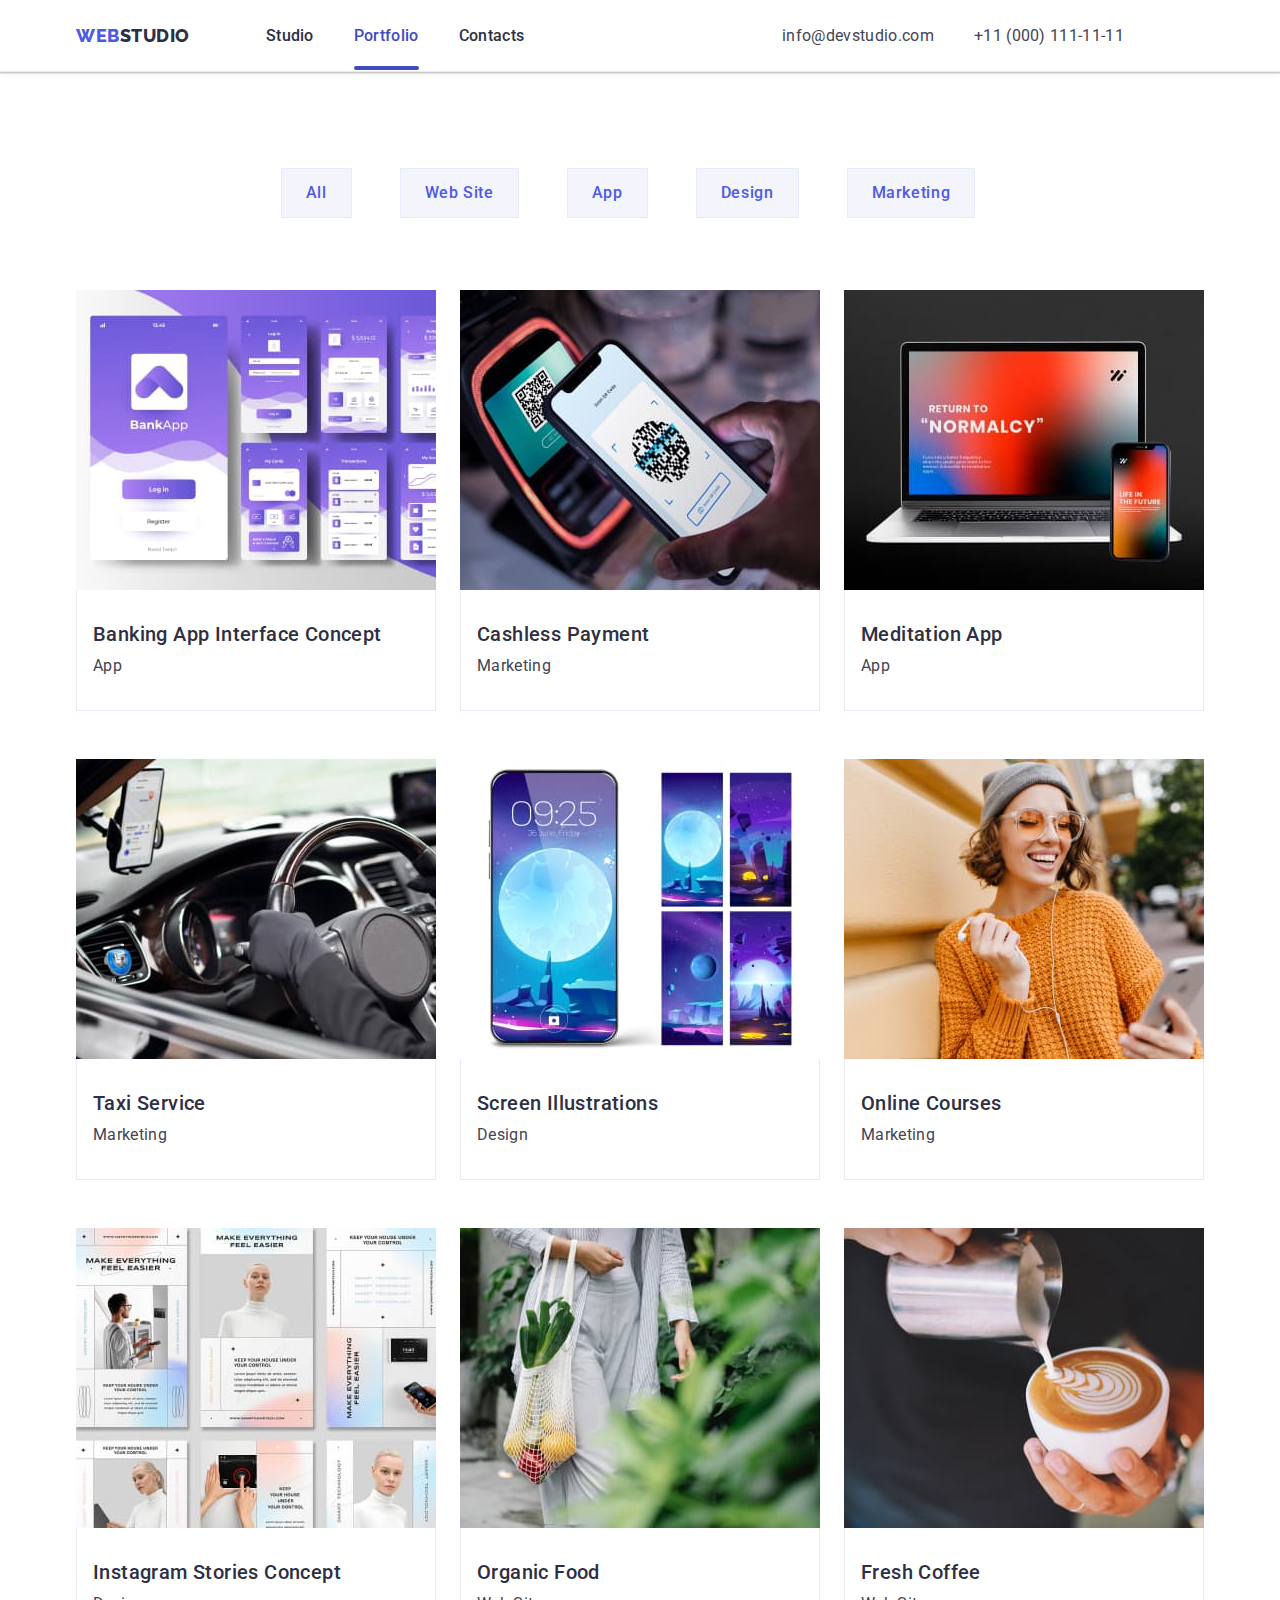
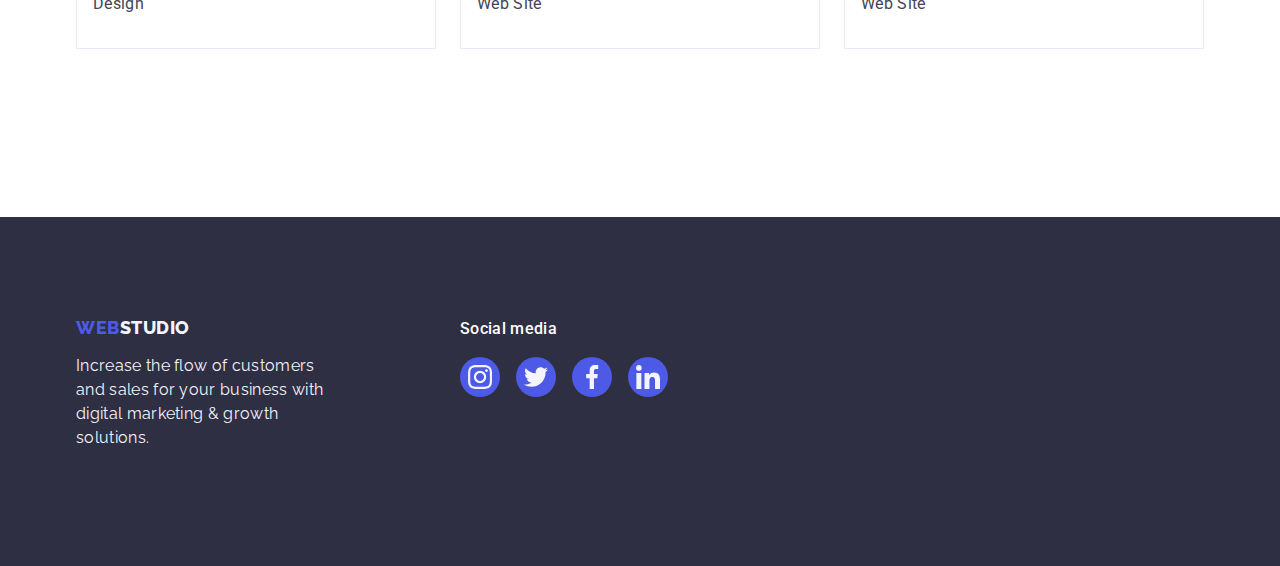
==== portfolio.html @ e0e02ee6 "Initial commit" ====
<!DOCTYPE html>
<html lang="en">
  <head>
    <meta charset="UTF-8" />
    <meta name="viewport" content="width=device-width, initial-scale=1.0" />
    <link rel="preconnect" href="https://fonts.googleapis.com" />
    <link rel="preconnect" href="https://fonts.gstatic.com" crossorigin />
    <link
      href="https://fonts.googleapis.com/css2?family=Raleway:wght@800&family=Roboto:wght@400;500;700;900&display=swap"
      rel="stylesheet"
    />
    <link
      rel="stylesheet"
      href="https://cdnjs.cloudflare.com/ajax/libs/modern-normalize/1.0.0/modern-normalize.min.css"
    />
    <link rel="stylesheet" href="./css/styles.css" />
    <title>WebStudio</title>
  </head>
  <body>
    <header class="header">
      <div class="container top">
        <nav class="default-list navigation">
          <a href="./index.html" class="logo link"
            >Web<span class="logo-two">Studio</span></a
          >
          <ul class="menu list">
            <li class="default-list">
              <a class="menu-item link" href="./index.html">Studio</a>
            </li>
            <li class="default-list">
              <a class="active menu-item link" href="./portfolio.html"
                >Portfolio</a
              >
            </li>
            <li class="default-list">
              <a class="menu-item link" href="">Contacts</a>
            </li>
          </ul>
        </nav>
        <address class="address list">
          <ul class="address-list">
            <li class="default-list">
              <a href="mailto:info@devstudio.com" class="contact-value link"
                >info@devstudio.com</a
              >
            </li>
            <li class="default-list">
              <a href="tel:+110001111111" class="contact-value link"
                >+11 (000) 111-11-11</a
              >
            </li>
          </ul>
        </address>
      </div>
    </header>
    <main>
      <section class="portfolio">
        <div class="container">
          <h1 class="visually-hidden">Portfolio</h1>

          <ul class="portfolio-ul list">
            <li class="portfolio-li">
              <button class="portfolio-button default" type="button">
                All
              </button>
            </li>
            <li class="portfolio-li">
              <button class="portfolio-button default" type="button">
                Web Site
              </button>
            </li>
            <li class="portfolio-li">
              <button class="portfolio-button default" type="button">
                App
              </button>
            </li>
            <li class="portfolio-li">
              <button class="portfolio-button default" type="button">
                Design
              </button>
            </li>
            <li class="portfolio-li">
              <button class="portfolio-button default" type="button">
                Marketing
              </button>
            </li>
          </ul>
          <ul class="cards">
            <li class="cards-li">
              <a class="link cards-link" href="">
                <div class="cards-div">
                  <img
                    class="cards-img"
                    src="./images/bank.jpg"
                    alt="Mobile interface concept for a bank"
                    width="360"
                  />
                  <p class="cards-flip">
                    14 Stylish and User-Friendly App Design Concepts · Task
                    Manager App · Calorie Tracker App · Exotic Fruit Ecommerce
                    App · Cloud Storage App
                  </p>
                </div>

                <div class="cards-detail">
                  <h2 class="cards-header default">
                    Banking App Interface Concept
                  </h2>
                  <p class="cards-paragraph default">App</p>
                </div>
              </a>
            </li>
            <li class="cards-li default default">
              <a class="link cards-link" href="">
                <div class="cards-div">
                  <img
                    class="cards-img"
                    src="./images/cashlesss.jpg"
                    alt="Scanning QR code for cashless payment"
                    width="360"
                  />
                  <p class="cards-flip">
                    14 Stylish and User-Friendly App Design Concepts · Task
                    Manager App · Calorie Tracker App · Exotic Fruit Ecommerce
                    App · Cloud Storage App
                  </p>
                </div>
                <div class="cards-detail">
                  <h2 class="cards-header default">Cashless Payment</h2>
                  <p class="cards-paragraph default">Marketing</p>
                </div>
              </a>
            </li>
            <li class="cards-li default">
              <a class="link cards-link" href="">
                <div class="cards-div">
                  <img
                    class="cards-img"
                    src="./images/meditation.jpg"
                    alt="Laptop and Mobile Phone showing website"
                    width="360"
                  />
                  <p class="cards-flip">
                    14 Stylish and User-Friendly App Design Concepts · Task
                    Manager App · Calorie Tracker App · Exotic Fruit Ecommerce
                    App · Cloud Storage App
                  </p>
                </div>
                <div class="cards-detail">
                  <h2 class="cards-header default">Meditation App</h2>
                  <p class="cards-paragraph default">App</p>
                </div>
              </a>
            </li>
            <li class="cards-li default">
              <a class="link cards-link" href="">
                <div class="cards-div">
                  <img
                    class="cards-img"
                    src="./images/taxi.jpg"
                    alt="showing someone is driving a car"
                    width="360"
                  />
                  <p class="cards-flip">
                    14 Stylish and User-Friendly App Design Concepts · Task
                    Manager App · Calorie Tracker App · Exotic Fruit Ecommerce
                    App · Cloud Storage App
                  </p>
                </div>
                <div class="cards-detail">
                  <h2 class="cards-header default">Taxi Service</h2>
                  <p class="cards-paragraph default">Marketing</p>
                </div>
              </a>
            </li>
            <li class="cards-li default">
              <a class="link cards-link" href="">
                <div class="cards-div">
                  <img
                    class="cards-img"
                    src="./images/screen.jpg"
                    alt="Five different mobile phone wallpaper"
                    width="360"
                  />
                  <p class="cards-flip">
                    14 Stylish and User-Friendly App Design Concepts · Task
                    Manager App · Calorie Tracker App · Exotic Fruit Ecommerce
                    App · Cloud Storage App
                  </p>
                </div>
                <div class="cards-detail">
                  <h2 class="cards-header default">Screen Illustrations</h2>
                  <p class="cards-paragraph default">Design</p>
                </div>
              </a>
            </li>
            <li class="cards-li default">
              <a class="link cards-link" href="">
                <div class="cards-div">
                  <img
                    class="cards-img"
                    src="./images/course.jpg"
                    alt="Woman enjoying using its mobile phone"
                    width="360"
                  />
                  <p class="cards-flip">
                    14 Stylish and User-Friendly App Design Concepts · Task
                    Manager App · Calorie Tracker App · Exotic Fruit Ecommerce
                    App · Cloud Storage App
                  </p>
                </div>
                <div class="cards-detail">
                  <h2 class="cards-header default">Online Courses</h2>
                  <p class="cards-paragraph default">Marketing</p>
                </div>
              </a>
            </li>
            <li class="cards-li default">
              <a class="link cards-link" href="">
                <div class="cards-div">
                  <img
                    class="cards-img"
                    src="./images/stories.jpg"
                    alt="Concept layout for Instagram stories"
                    width="360"
                  />
                  <p class="cards-flip">
                    14 Stylish and User-Friendly App Design Concepts · Task
                    Manager App · Calorie Tracker App · Exotic Fruit Ecommerce
                    App · Cloud Storage App
                  </p>
                </div>
                <div class="cards-detail">
                  <h2 class="cards-header default">
                    Instagram Stories Concept
                  </h2>
                  <p class="cards-paragraph default">Design</p>
                </div>
              </a>
            </li>
            <li class="cards-li default">
              <a class="link cards-link" href="">
                <div class="cards-div">
                  <img
                    class="cards-img"
                    src="./images/food.jpg"
                    alt="Someone carrying organic groceries in eco bag"
                    width="360"
                  />
                  <p class="cards-flip">
                    14 Stylish and User-Friendly App Design Concepts · Task
                    Manager App · Calorie Tracker App · Exotic Fruit Ecommerce
                    App · Cloud Storage App
                  </p>
                </div>
                <div class="cards-detail">
                  <h2 class="cards-header default">Organic Food</h2>
                  <p class="cards-paragraph default">Web Site</p>
                </div>
              </a>
            </li>
            <li class="cards-li default">
              <a class="link cards-link" href="">
                <div class="cards-div">
                  <img
                    class="cards-img"
                    src="./images/coffee.jpg"
                    alt="Pouring creamer o milk into a coffee"
                    width="360"
                  />
                  <p class="cards-flip">
                    14 Stylish and User-Friendly App Design Concepts · Task
                    Manager App · Calorie Tracker App · Exotic Fruit Ecommerce
                    App · Cloud Storage App
                  </p>
                </div>
                <div class="cards-detail">
                  <h2 class="cards-header default">Fresh Coffee</h2>
                  <p class="cards-paragraph default">Web Site</p>
                </div>
              </a>
            </li>
          </ul>
        </div>
      </section>
    </main>
    <footer class="footer">
      <div class="footer-content container">
        <div class="footer-details">
          <a href="./index.html" class="logo footer-logo link"
            >Web<span class="footer-studio">Studio</span></a
          >
          <p class="footer-text">
            Increase the flow of customers and sales for your business with
            digital marketing & growth solutions.
          </p>
        </div>
        <div class="footer-details list">
          <p class="social-text">Social media</p>
          <ul class="footer-social-icons list">
            <li class="footer-li">
              <a href="" class="footer-link">
                <svg class="footer-icons" width="24" height="24">
                  <use href="./images/icons.svg#instagram2"></use>
                </svg>
              </a>
            </li>
            <li class="footer-li">
              <a href="" class="footer-link">
                <svg class="footer-icons" width="24" height="24">
                  <use href="./images/icons.svg#twitter2"></use>
                </svg>
              </a>
            </li>
            <li class="footer-li">
              <a href="" class="footer-link">
                <svg class="footer-icons" width="24" height="24">
                  <use href="./images/icons.svg#facebook2"></use>
                </svg>
              </a>
            </li>
            <li class="footer-li">
              <a href="" class="footer-link">
                <svg class="footer-icons" width="24" height="24">
                  <use href="./images/icons.svg#linkedin2"></use>
                </svg>
              </a>
            </li>
          </ul>
        </div>
      </div>
    </footer>
    <script src="./js/modal.js"></script>
  </body>
</html>
---- css/styles.css ----
:root {
  --brand-color: #2e2f42;
  --brand-color2: #4d5ae5;
  --background-color: #f4f4fd;
  --paragraph-color: #434455;
  --click-color: #404bbf;
  --white-color: #ffffff;
  --button-border: 1px solid #e7e9fc;
  --button-hover: 1px solid transparent;
}
* {
  box-sizing: border-box;
  margin: 0;
  padding: 0;
}

body {
  font-family: 'Roboto', sans-serif;
  color: #434455;
  background-color: var(--white-color);
  margin: 0px;
}

img {
  display: block;
}

.visually-hidden {
  position: absolute;
  width: 1px;
  height: 1px;
  margin: -1px;
  border: 0;
  padding: 0;

  white-space: nowrap;
  clip-path: inset(100%);
  clip: rect(0 0 0 0);
  overflow: hidden;
  outline: 0;
  outline-offset: 0;
}

.container {
  width: 1158px;
  padding: 0 15px 0 15px;
  margin: auto;
  max-width: 1440px;
}

.section {
  padding-top: 120px;
  padding-bottom: 120px;
}

.top {
  display: flex;
  justify-content: space-between;
}

.header {
  display: flex;
  justify-content: space-between;
  height: 72px;
  border-bottom: 1px solid #e7e9fc;
  box-shadow: 0px 2px 1px rgba(46, 47, 66, 0.08),
    0px 1px 1px rgba(46, 47, 66, 0.16), 0px 1px 6px rgba(46, 47, 66, 0.08);
}

.navigation {
  display: flex;
  align-items: center;
  justify-content: flex-start;
}

.logo {
  font-family: 'Raleway', sans-serif;
  font-weight: 800;
  font-size: 18px;
  line-height: 1.17em;
  letter-spacing: 0.03em;
  text-transform: uppercase;
  color: var(--brand-color2);
  margin-right: 76px;
}

.logo-two {
  color: var(--brand-color);
}

.menu {
  display: flex;

  justify-content: flex-end;
}

.menu-item {
  font-weight: 500;
  font-size: 16px;
  line-height: 1.5em;
  letter-spacing: 0.02em;
  color: var(--brand-color);
  padding: 24px 0 24px;
}

.menu-item.active {
  color: var(--click-color);
  position: relative;
  transition: color 250ms cubic-bezier(0.4, 0, 0.2, 1);
}

.active::after {
  background-color: var(--click-color);
  content: '';
  position: absolute;
  left: 0;
  bottom: -1px;
  height: 4px;
  width: 100%;
  border-radius: 2px;
}

.default-list,
.list,
.portfolio-list {
  list-style: none;
  margin-right: 40px;
}

.link,
.default-link {
  text-decoration: none;
}

.link:hover,
.link:focus {
  color: var(--click-color);
  cursor: pointer;
}

.address {
  font-style: normal;
  display: flex;
  align-items: center;
  justify-content: flex-end;
}

.address-list {
  list-style: none;
  display: flex;
  padding: 0px;
  margin-right: 0px;
  justify-content: flex-end;
}

.contact-value {
  font-size: 16px;
  line-height: 1.5em;
  letter-spacing: 0.02em;
  color: var(--paragraph-color);
  transition: color 250ms cubic-bezier(0.4, 0, 0.2, 1);
}

.contact-value:hover,
.contact-value:focus {
  color: var(--click-color);
  cursor: pointer;
}

.main {
  margin: auto;
  background-color: var(--brand-color);
  background-image: linear-gradient(
      rgba(46, 47, 66, 0.7),
      rgba(46, 47, 66, 0.7)
    ),
    url(../images/people-office.jpg);
  background-repeat: no-repeat;
  background-position: center;
  background-size: cover;
  padding: 188px 0 188px;
}

.main-header {
  color: var(--white-color);
  font-size: 56px;
  line-height: 1.07em;
  text-align: center;
  letter-spacing: 0.02em;
  font-style: normal;
  max-width: 496px;
  display: block;
  margin: auto auto 48px auto;
}

.main-button {
  background-color: var(--brand-color2);
  color: var(--white-color);
  font-family: 'Roboto', sans-serif;
  font-weight: 500;
  font-size: 16px;
  line-height: 1.5em;
  letter-spacing: 0.04em;
  display: block;
  min-width: 169px;
  height: 56px;
  border: none;
  border-radius: 4px;
  cursor: pointer;
  margin: auto;
  transition: background-color 250ms cubic-bezier(0.4, 0, 0.2, 1);
}

.main-button:hover,
.main-button:focus {
  background-color: #404bbf;
}

.core-ul,
.product-ul,
.team-ul,
.customers-ul {
  display: flex;
  margin-right: 24px;
  list-style: none;
  padding: 0;
  gap: 24px;
}

.core {
  padding: 120px 0 120px;
}

.core-li {
  width: calc((100% - 72px) / 4);
}

.core-li li:last-child {
  margin-right: 0;
}

.core-li h3,
.core-li p {
  justify-content: left;
  text-align: left;
}

.core-icons {
  display: flex;
  align-items: center;
  justify-content: center;
  height: 112px;
  background-color: var(--background-color);
  border-radius: 4px;
  margin-bottom: 8px;
}

.core-header,
.team-detail-header {
  font-weight: 500;
  font-size: 20px;
  line-height: 1.2em;
  letter-spacing: 0.02em;
  color: var(--brand-color);
  margin-bottom: 8px;
  text-align: center;
  margin-bottom: 8px;
}

.core-p,
.team-detail-p {
  font-size: 16px;
  line-height: 1.5em;
  letter-spacing: 0.02em;
  font-weight: 400;
  color: var(--paragraph-color);
  text-align: center;
}

.product {
  padding-bottom: 120px;
}

.product-header,
.team-header,
.customers-header {
  font-size: 36px;
  line-height: 1.11em;
  letter-spacing: 0.02em;
  text-transform: capitalize;
  text-align: center;
  color: var(--brand-color);
  margin-bottom: 72px;
}

.product-li {
  margin-right: 24px;
  width: calc((100% - 48px) / 3);
}

.product-li li:last-child {
  margin-right: 0;
}

.team {
  background-color: var(--background-color);
  padding: 120px 0 120px;
}

.team-li {
  background-color: var(--white-color);
  border-radius: 0px 0px 4px 4px;
  margin-right: 24px;
  width: calc((100% - 72px) / 4);
  box-shadow: 0px 1px 6px rgba(46, 47, 66, 0.08),
    0px 1px 1px rgba(46, 47, 66, 0.16), 0px 2px 1px rgba(46, 47, 66, 0.08);
}

.team-li li:last-child {
  margin-right: 0;
}

.team-image {
  flex-basis: calc((100% - 72px) / 4);
  max-width: 100%;
}

.team-details {
  padding: 32px 0 32px;
}

.socialmedia {
  display: flex;
  justify-content: center;
  gap: 24px;
  align-items: center;
  margin: auto;
  padding: 4px;
}

.social-link {
  background-color: var(--brand-color2);
  border-radius: 50%;
  display: flex;
  align-items: center;
  justify-content: center;
  width: 40px;
  height: 40px;
  transition: background-color 250ms cubic-bezier(0.4, 0, 0.2, 1);
}

.social-link:hover,
.social-link:focus {
  background-color: var(--click-color);
}

.social-icons {
  fill: var(--background-color);
}

.customers {
  padding: 120px 0 120px;
}

.customers-li {
  height: 88px;
  gap: 24px;
  width: calc((100% - 120px) / 6);
}

.core-li li:last-child {
  margin-right: 0;
}

.customers-link {
  width: 100%;
  height: 100%;
  border: 1px solid #8e8f99;
  border-radius: 4px;
  display: flex;
  align-items: center;
  justify-content: center;
  color: #8e8f99;
  transition: border-color 250ms cubic-bezier(0.4, 0, 0.2, 1),
    color 250ms cubic-bezier(0.4, 0, 0.2, 1);
}

.customers-link:hover,
.customers-link:focus {
  color: var(--click-color);
  border-color: var(--click-color);
}

.customers-icons {
  fill: currentColor;
}

/*Footer Start here style*/
.footer {
  background: var(--brand-color);
  padding: 100px 0 100px;
}

.footer-content {
  display: flex;
  align-items: baseline;
}

.footer-details {
  margin-right: 120px;
}

.footer-logo {
  text-decoration: none;
  color: var(--brand-color2);
  border-radius: 0px 0px 4px 4px;
  display: inline-block;
  margin-bottom: 16px;
}

.footer-studio {
  color: var(--background-color);
}

.footer-text {
  font-family: 'Raleway', sans-serif;
  color: var(--background-color);
  font-size: 16px;
  font-weight: 400;
  line-height: 1.5em;
  letter-spacing: 0.02em;
  max-width: 264px;
  margin-bottom: 16px;
}

.social {
  margin-bottom: 16px;
}

.social-text {
  color: var(--white-color);
  font-weight: 500;
  font-size: 16px;
  line-height: 1.5em;
  letter-spacing: 0.02em;
  margin-bottom: 16px;
}

.footer-social-icons {
  display: flex;
  gap: 16px;
  margin-left: 0;
  padding-left: 0;
}

.footer-li {
  width: 40px;
  height: 40px;
}

.footer-link {
  width: 100%;
  height: 100%;
  background-color: var(--brand-color2);
  border-radius: 50%;
  display: flex;
  align-items: center;
  justify-content: center;
  transition: background-color 250ms cubic-bezier(0.4, 0, 0.2, 1);
}

.footer-link:hover,
.footer-link:focus {
  background-color: #31d0aa;
}

.footer-icons {
  fill: var(--background-color);
}

/* modal */

.modal {
  position: fixed;
  top: 0;
  left: 0;
  width: 100%;
  height: 100%;
  background-color: rgba(46, 47, 66, 0.4);
  transition: opacity 250ms cubic-bezier(0.4, 0, 0.2, 1),
    visibility 250ms cubic-bezier(0.4, 0, 0.2, 1);
}

.is-hidden {
  opacity: 0;
  visibility: hidden;
  pointer-events: none;
}

.modal-window {
  position: absolute;
  top: 50%;
  left: 50%;
  transform: translate(-50%, -50%) scale(1);
  width: 408px;
  min-height: 584px;
  background-color: #fcfcfc;
  box-shadow: 0px 1px 1px rgba(0, 0, 0, 0.14), 0px 1px 3px rgba(0, 0, 0, 0.12),
    0px 2px 1px rgba(0, 0, 0, 0.2);
  border-radius: 4px;
  transition: transform 250ms cubic-bezier(0.4, 0, 0.2, 1);
}

.closed {
  position: absolute;
  top: 24px;
  right: 24px;
  width: 24px;
  height: 24px;
  border-radius: 50%;
  display: flex;
  align-items: center;
  justify-content: center;
  background-color: #e7e9fc;
  border: 1px solid rgba(0, 0, 0, 0.1);
  padding: 0;
  cursor: pointer;
  transition: background-color 250ms cubic-bezier(0.4, 0, 0.2, 1),
    border 250ms cubic-bezier(0.4, 0, 0.2, 1);
}

.closed:hover,
.closed:focus {
  background-color: #404bbf;
  border: none;
  fill: #ffffff;
}

.closed-icon {
  transition: fill 250ms cubic-bezier(0.4, 0, 0.2, 1);
}

/* portfolio page start here */
.portfolio {
  padding: 96px 0 120px 0;
}

.portfolio-ul {
  width: 100%;
  display: flex;
  justify-content: center;
  gap: 24px;
  margin-bottom: 0px;
  padding-bottom: 0px;
}

.portfolio-li {
  width: ((100% - 48px) / 3);
  margin-right: 24px;
  margin-bottom: 72px;
}

.portfolio-one-header {
  font-size: 36px;
  line-height: 1.11em;
}
.portfolio-button {
  font-family: 'Roboto', sans-serif;
  color: var(--brand-color2);
  background-color: var(--background-color);
  font-size: 16px;
  font-weight: 500;
  line-height: 1.5em;
  letter-spacing: 0.04em;
  padding: 12px 24px 12px;
  border: var(--button-border);
  transition: color 250ms cubic-bezier(0.4, 0, 0.2, 1),
    background-color 250ms cubic-bezier(0.4, 0, 0.2, 1),
    border-color 250ms cubic-bezier(0.4, 0, 0.2, 1),
    box-shadow 250ms cubic-bezier(0.4, 0, 0.2, 1);
}

.portfolio-button:hover,
.portfolio-button:focus {
  color: var(--white-color);
  background-color: var(--click-color);
  cursor: pointer;
  border: var(--button-hover);
  border-radius: 4px;
  box-shadow: 0px 3px 1px rgba(0, 0, 0, 0.1), 0px 2px 1px rgba(0, 0, 0, 0.08),
    0px 2px 2px rgba(0, 0, 0, 0.12);
}

.cards {
  display: flex;
  flex-wrap: wrap;
  column-gap: 24px;

  list-style: none;
  padding: 0;
  margin-right: 24px;
  width: 100%;
}

.cards-li {
  margin-bottom: 48px;
  width: calc((100% - 48px) / 3);
  display: block;
}

.cards-link {
  display: block;
  transition: box-shadow 250ms cubic-bezier(0.4, 0, 0.2, 1);
}

.cards-link:focus,
.cards-link:hover {
  box-shadow: 0px 1px 6px rgba(46, 47, 66, 0.08),
    0px 1px 1px rgba(46, 47, 66, 0.16), 0px 2px 1px rgba(46, 47, 66, 0.08);
  transform: translateY(0%);
}

.cards-link:focus .cards-flip,
.cards-link:hover .cards-flip {
  transform: translateY(0%);
}

.cards-div {
  position: relative;
  overflow: hidden;
}

.cards-flip {
  position: absolute;
  top: 0;
  font-size: 16px;
  line-height: 1.5;
  letter-spacing: 0.02em;
  color: var(--background-color);
  padding: 40px 32px;
  background-color: var(--brand-color2);
  height: 100%;
  width: 100%;
  transform: translateY(100%);
  transition: transform 250ms cubic-bezier(0.4, 0, 0.2, 1);
}

.car .cards-img {
  max-width: 100%;
}

.cards-detail {
  padding: 32px 16px;
  border: var(--button-border);
  border-top: none;
}

.cards-header {
  color: var(--brand-color);
  font-weight: 500;
  font-size: 20px;
  line-height: 1.2em;
  letter-spacing: 0.02em;
  margin-bottom: 8px;
}

.cards-paragraph {
  color: var(--paragraph-color);
  font-size: 16px;
  font-weight: 400;
  line-height: 1.5em;
  letter-spacing: 0.02em;
}
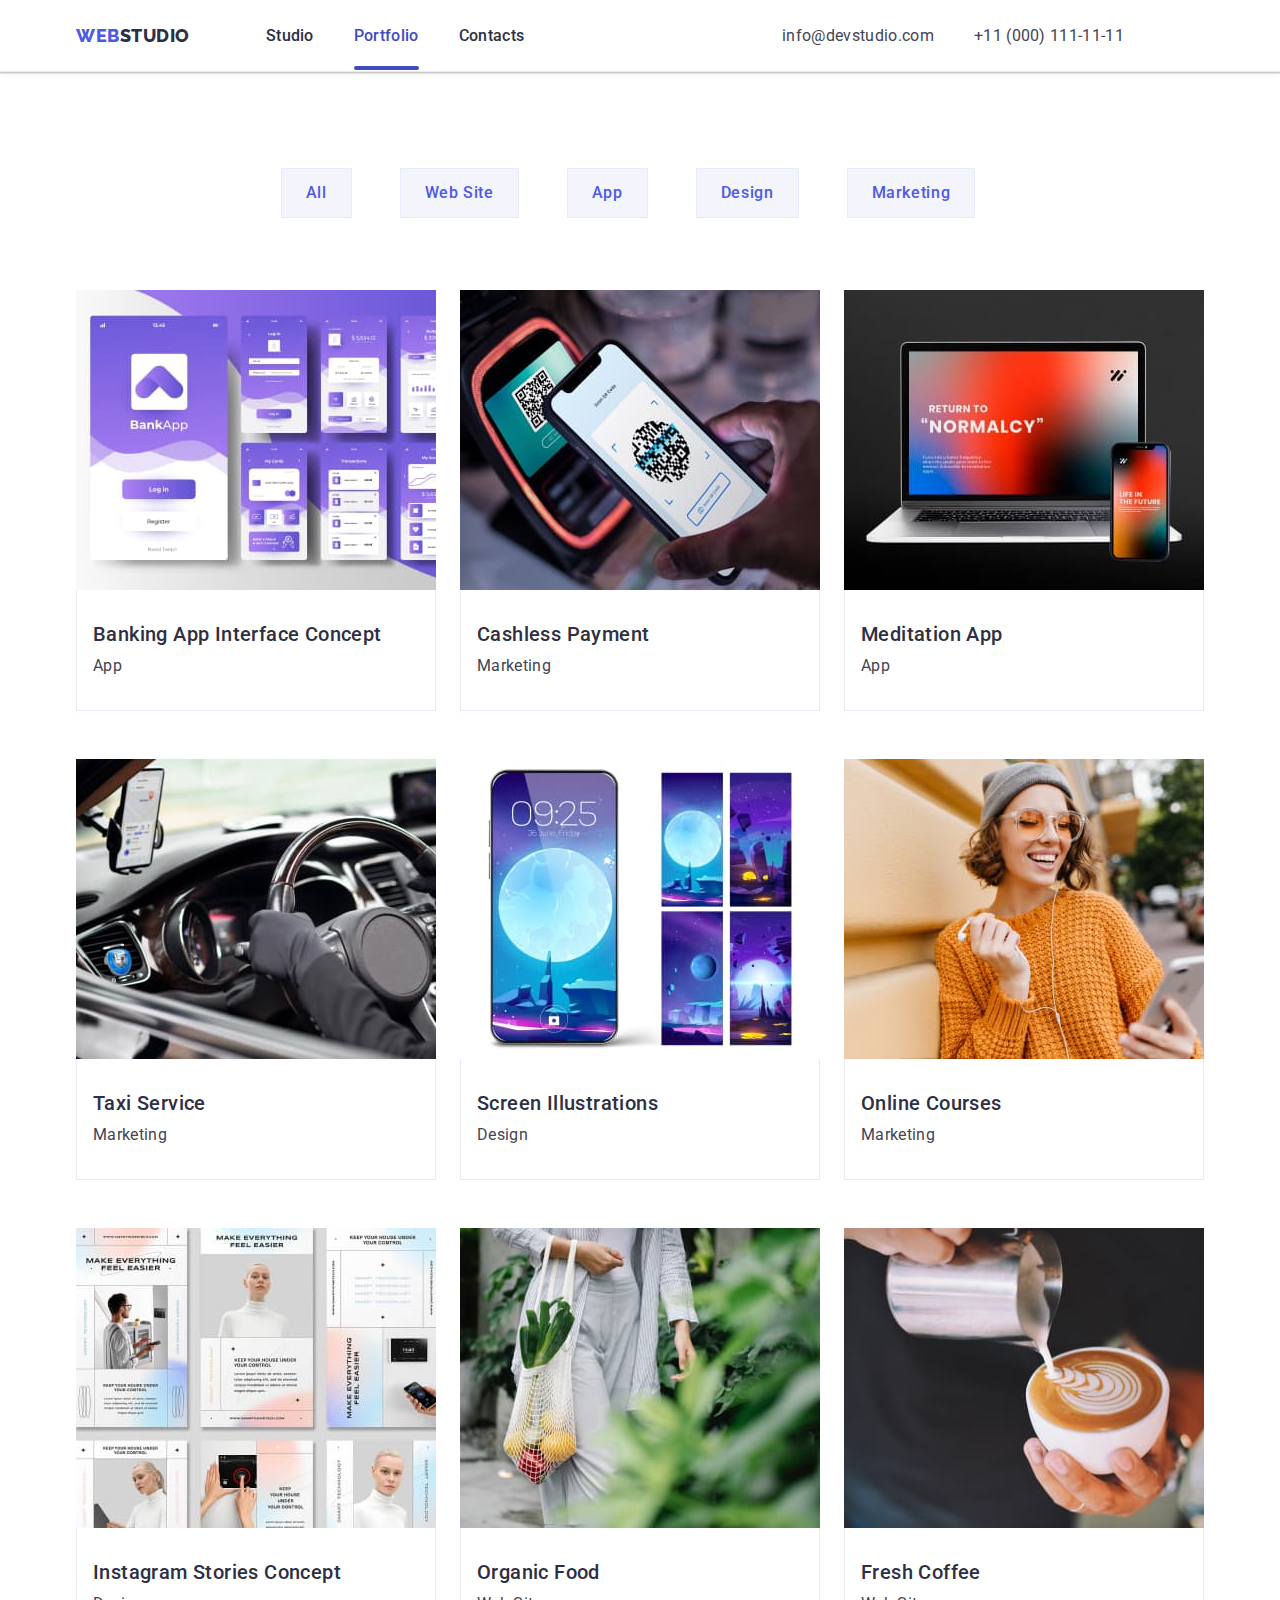
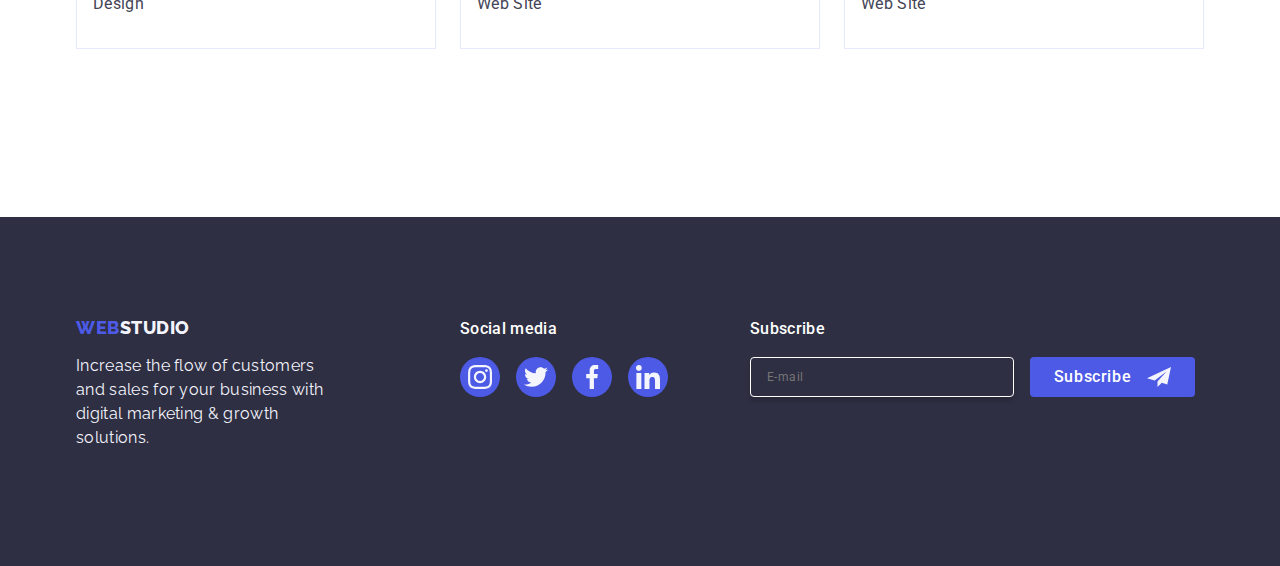
==== commit e5758aa4: "first try" ====
--- a/portfolio.html
+++ b/portfolio.html
@@ -295,7 +295,7 @@
             digital marketing & growth solutions.
           </p>
         </div>
-        <div class="footer-details list">
+        <div class="social">
           <p class="social-text">Social media</p>
           <ul class="footer-social-icons list">
             <li class="footer-li">
@@ -328,6 +328,25 @@
             </li>
           </ul>
         </div>
+        <div class="subscribe">
+          <p class="subscribe-text">Subscribe</p>
+          <form class="subscribe-form">
+            <label class="subscribe-label">
+              <input
+                type="email"
+                name="subs-input"
+                class="subs-input"
+                placeholder="E-mail"
+              />
+              <button type="submit" class="subs-button">
+                Subscribe
+                <svg class="subs-icons" width="24" height="24">
+                  <use href="./images/icons.svg#send"></use>
+                </svg>
+              </button>
+            </label>
+          </form>
+        </div>
       </div>
     </footer>
     <script src="./js/modal.js"></script>
--- a/css/styles.css
+++ b/css/styles.css
@@ -408,6 +408,7 @@
 
 .footer-details {
   margin-right: 120px;
+  margin-left: 0px;
 }
 
 .footer-logo {
@@ -434,6 +435,7 @@
 }
 
 .social {
+  margin-right: 42px;
   margin-bottom: 16px;
 }
 
@@ -475,6 +477,61 @@
 }
 
 .footer-icons {
+  fill: var(--background-color);
+}
+
+.subscribe-text {
+  margin-bottom: 16px;
+  font-weight: 500;
+  font-size: 16px;
+  line-height: 1.5em;
+  letter-spacing: 0.02em;
+  color: var(--white-color);
+}
+
+.subscribe-form {
+  display: flex;
+  gap: 24px;
+}
+
+.subscribe-label {
+  display: flex;
+}
+
+.subs-input {
+  width: 264px;
+  height: 40px;
+  border: 1px solid #ffffff;
+  background-color: transparent;
+  font-size: 12px;
+  line-height: 1.5em;
+  letter-spacing: 0.04em;
+  padding-left: 16px;
+  box-shadow: 0px 4px 4px 0px rgba(0, 0, 0, 0.15);
+  border-radius: 4px;
+  color: var(--white-color);
+  margin-right: 16px;
+}
+
+.subs-button {
+  min-width: 165px;
+  height: 40px;
+  display: flex;
+  justify-content: center;
+  align-items: center;
+  font-size: 16px;
+  font-weight: 500;
+  line-height: 1.5em;
+  letter-spacing: 0.04em;
+  color: var(--white-color);
+  cursor: pointer;
+  background-color: var(--brand-color2);
+  border: none;
+  border-radius: 4px;
+}
+
+.subs-icons {
+  margin-left: 16px;
   fill: var(--background-color);
 }
 
@@ -509,6 +566,7 @@
     0px 2px 1px rgba(0, 0, 0, 0.2);
   border-radius: 4px;
   transition: transform 250ms cubic-bezier(0.4, 0, 0.2, 1);
+  padding: 72px 24px 24px 24px;
 }
 
 .closed {
@@ -540,6 +598,129 @@
   transition: fill 250ms cubic-bezier(0.4, 0, 0.2, 1);
 }
 
+.modal-p {
+  font-weight: 500;
+  font-size: 16px;
+  line-height: 1.5em;
+  text-align: center;
+  letter-spacing: 0.02em;
+  color: var(--brand-color);
+  margin-bottom: 16px;
+}
+
+.modal-form {
+  margin-bottom: 8px;
+}
+
+.modal-label {
+  font-size: 12px;
+  line-height: 1.17em;
+  letter-spacing: 0.04em;
+  color: #8e8f99;
+  display: block;
+  margin-top: 8px;
+  margin-bottom: 4px;
+}
+
+.modal-div {
+  position: relative;
+}
+
+.modal-input {
+  width: 100%;
+  height: 40px;
+  border: 1px solid rgba(46, 47, 66, 0.4);
+  border-radius: 4px;
+  background-color: transparent;
+  padding-left: 38px;
+  outline-color: transparent;
+  transition: border-color 250ms cubic-bezier(0.4, 0, 0.2, 1);
+}
+
+.modal-input:focus {
+  border-color: var(--brand-color2);
+}
+
+.form-icons {
+  position: absolute;
+  left: 16px;
+  top: 50%;
+  transform: translateY(-50%);
+  transition: fill 250ms cubic-bezier(0.4, 0, 0.2, 1);
+  fill: var(--brand-color2);
+}
+
+.modal-comment {
+  margin-bottom: 16px;
+}
+
+.modal-textarea {
+  width: 100%;
+  height: 120px;
+  font-size: 12px;
+  line-height: 1.17em;
+  color: rgba(46, 47, 66, 0.4);
+  border: 1px solid rgba(46, 47, 66, 0.4);
+  border-radius: 4px;
+  background-color: transparent;
+  padding: 8px 16px;
+  outline: transparent;
+  resize: none;
+  transition: border-color 250ms cubic-bezier(0.4, 0, 0.2, 1);
+}
+
+.modal-textarea:focus {
+  border-color: var(--brand-color2);
+}
+
+.modal-checkbox {
+  margin-bottom: 24px;
+}
+
+.modal-privacy {
+  display: block;
+  font-size: 12px;
+  line-height: 1.17em;
+  letter-spacing: 0.04em;
+  color: #8e8f99;
+}
+
+.modal-policy {
+  width: 16px;
+  height: 16px;
+  border: 1px solid rgba(46, 47, 66, 0.4);
+  border-radius: 2px;
+  transition: background-color 250ms cubic-bezier(0.4, 0, 0.2, 1),
+    border 250ms cubic-bezier(0.4, 0, 0.2, 1),
+    fill 250ms cubic-bezier(0.4, 0, 0.2, 1);
+  display: inline-flex;
+  align-items: center;
+  justify-content: center;
+  fill: transparent;
+}
+
+.modal-link {
+  color: var(--brand-color2);
+}
+
+.modal-submit {
+  display: block;
+  min-width: 169px;
+  height: 56px;
+  font-family: 'Roboto', sans-serif;
+  font-size: 16px;
+  font-weight: 500;
+  line-height: 1.5em;
+  letter-spacing: 0.04em;
+  color: var(--white-color);
+  cursor: pointer;
+  background-color: var(--brand-color2);
+  border: none;
+  border-radius: 4px;
+  margin: auto;
+  transition: background-color 250ms cubic-bezier(0.4, 0, 0.2, 1);
+}
+
 /* portfolio page start here */
 .portfolio {
   padding: 96px 0 120px 0;
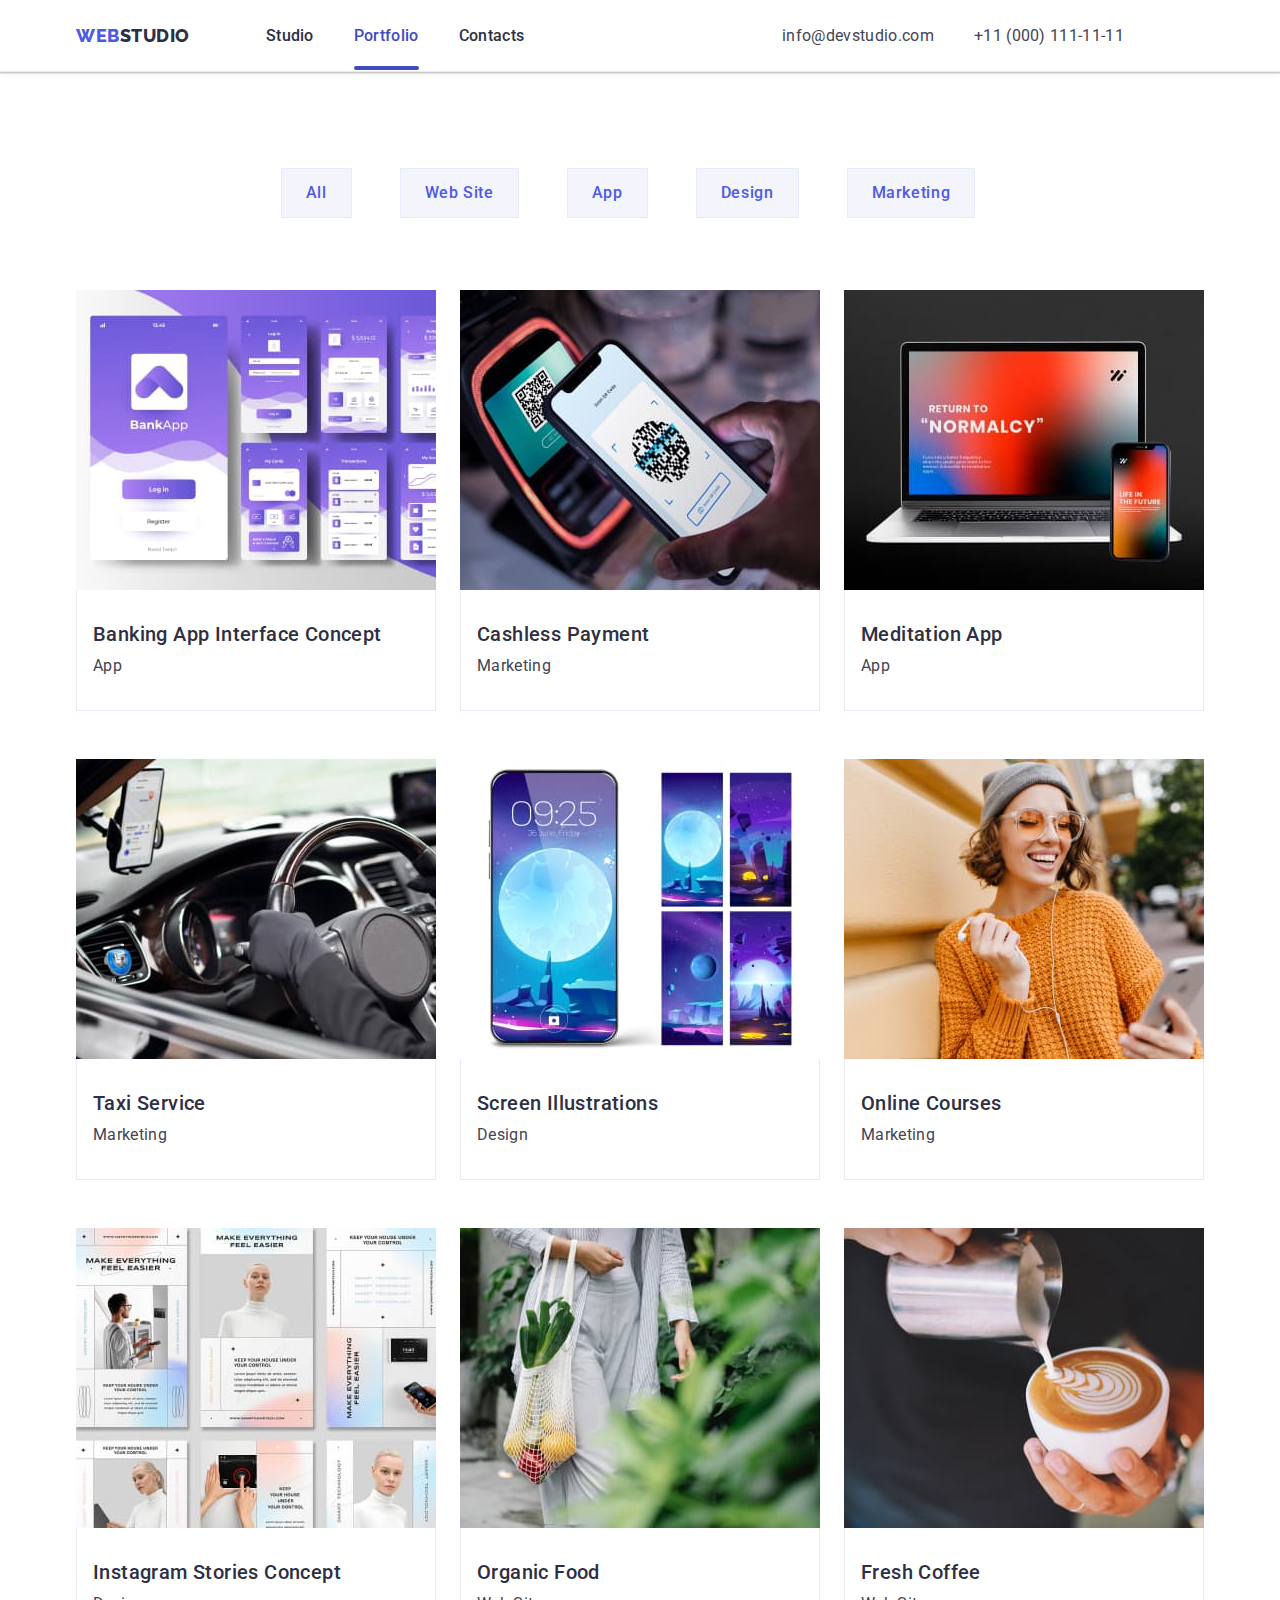
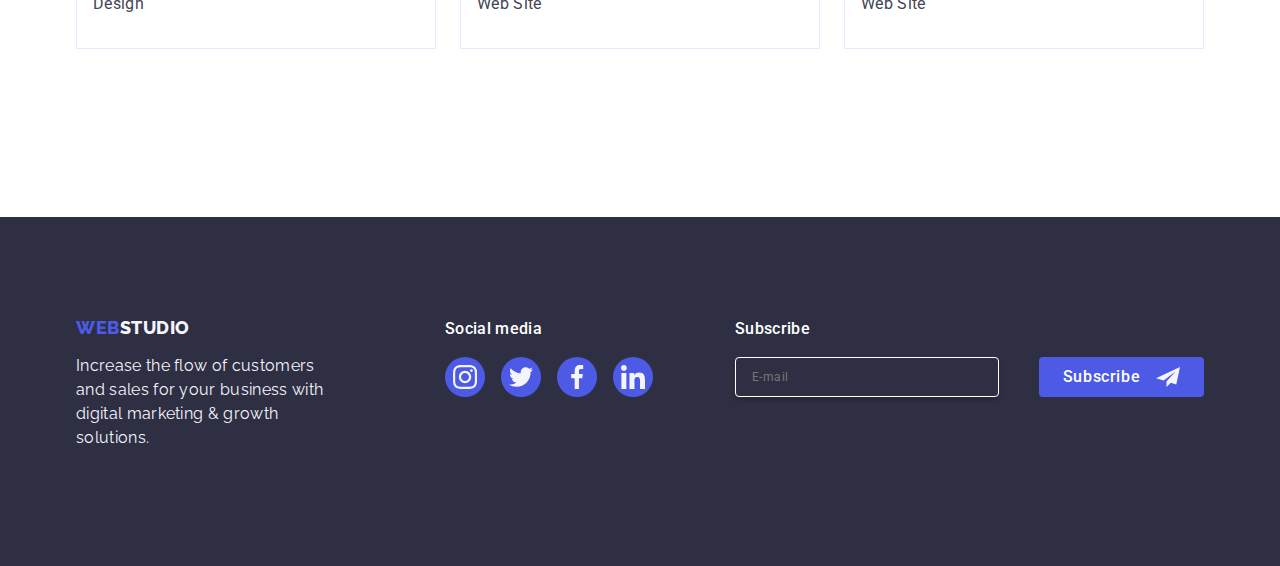
==== commit d8d7e449: "2 commit" ====
--- a/portfolio.html
+++ b/portfolio.html
@@ -338,13 +338,13 @@
                 class="subs-input"
                 placeholder="E-mail"
               />
-              <button type="submit" class="subs-button">
-                Subscribe
-                <svg class="subs-icons" width="24" height="24">
-                  <use href="./images/icons.svg#send"></use>
-                </svg>
-              </button>
             </label>
+            <button type="submit" class="subs-send">
+              Subscribe
+              <svg class="subs-icons" width="24" height="24">
+                <use href="./images/icons.svg#send"></use>
+              </svg>
+            </button>
           </form>
         </div>
       </div>
--- a/css/styles.css
+++ b/css/styles.css
@@ -513,7 +513,7 @@
   margin-right: 16px;
 }
 
-.subs-button {
+.subs-send {
   min-width: 165px;
   height: 40px;
   display: flex;
@@ -637,8 +637,9 @@
   transition: border-color 250ms cubic-bezier(0.4, 0, 0.2, 1);
 }
 
-.modal-input:focus {
-  border-color: var(--brand-color2);
+.modal-input:focus,
+.modal-input:hover {
+  border-color: #4d5ae5;
 }
 
 .form-icons {
